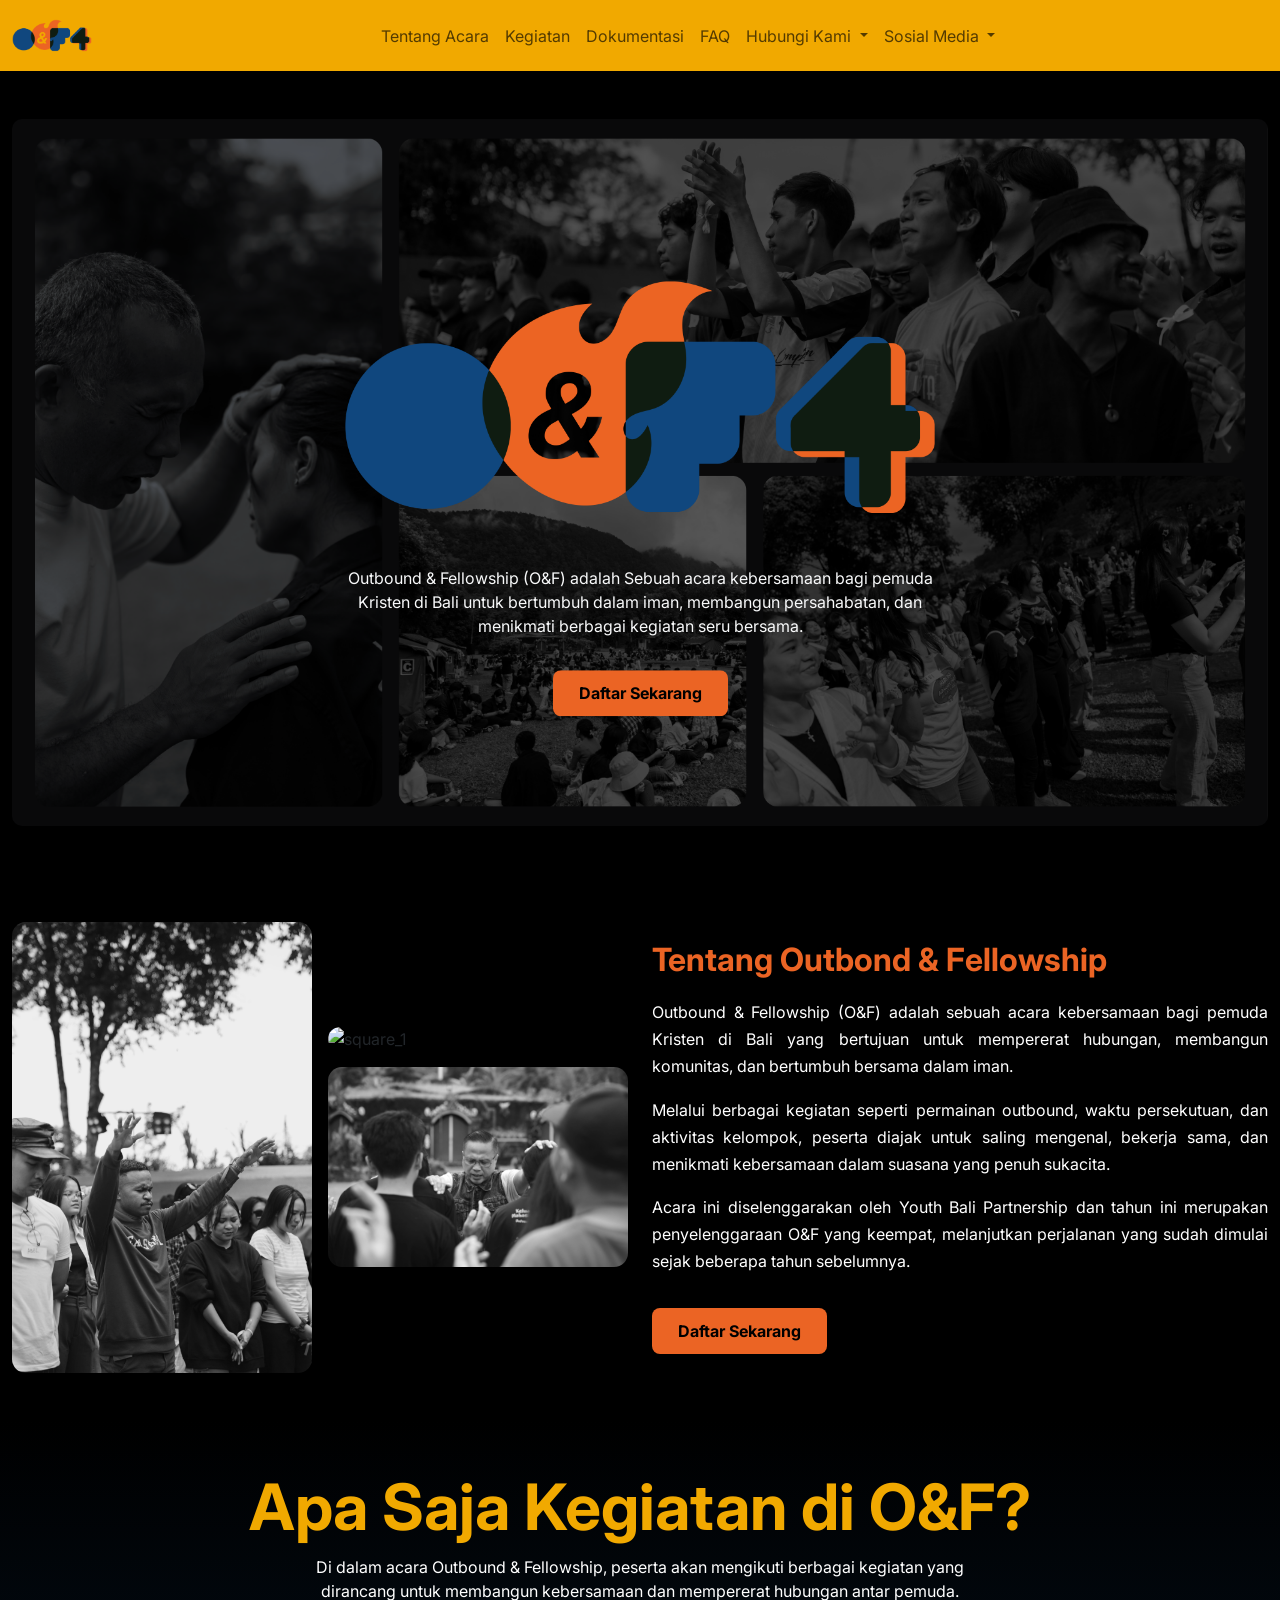
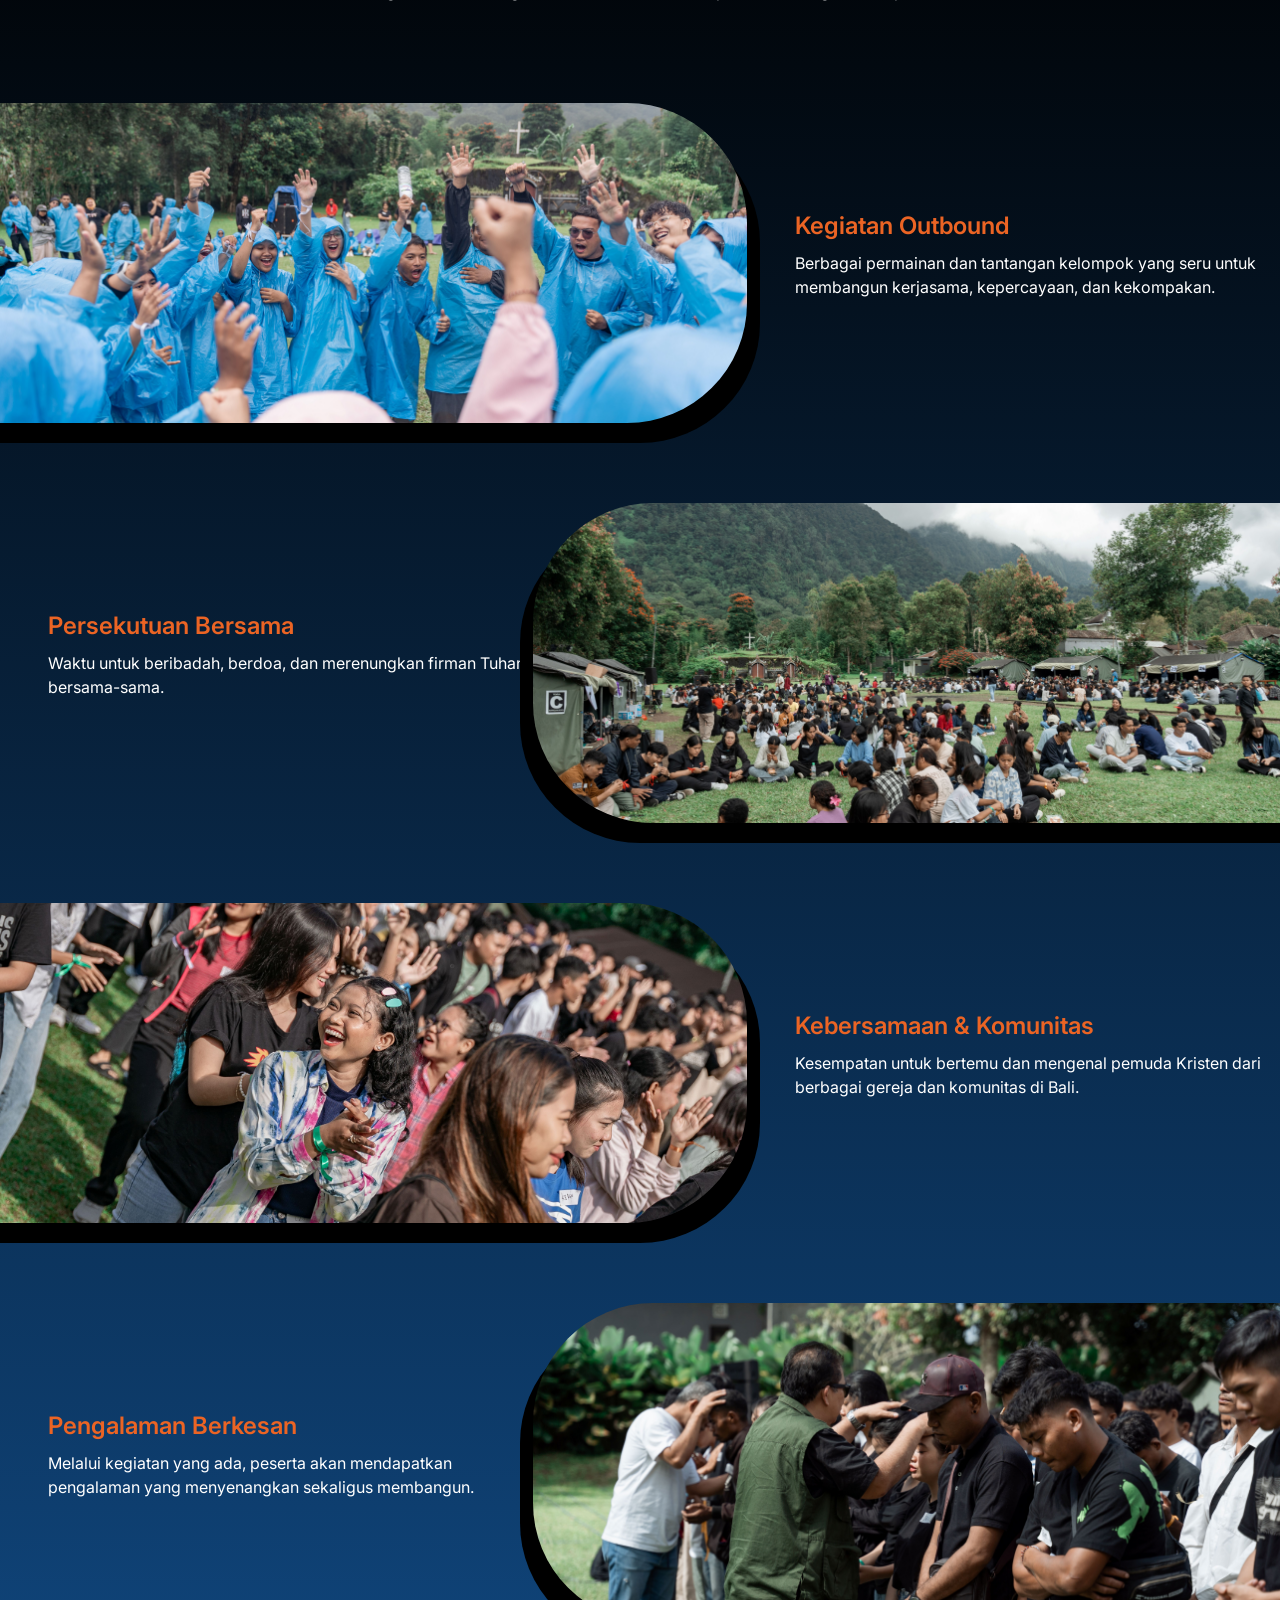
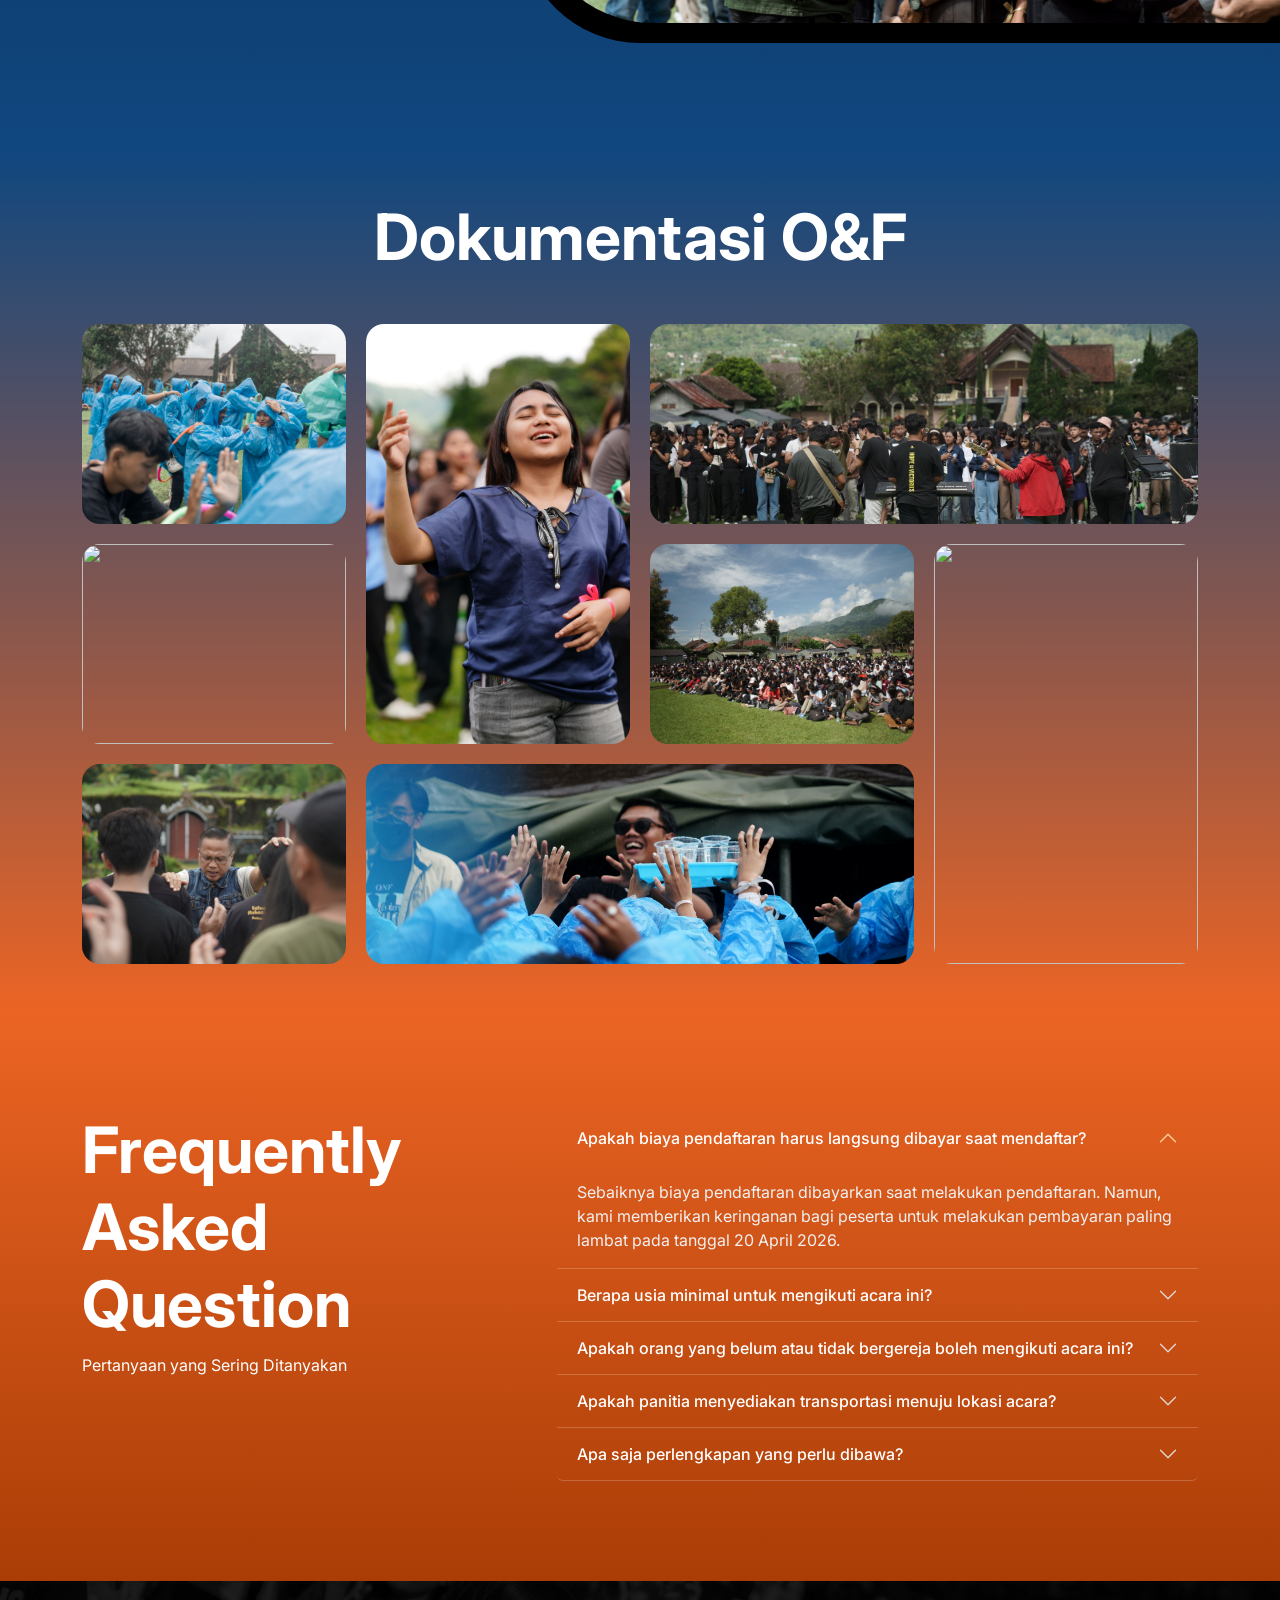
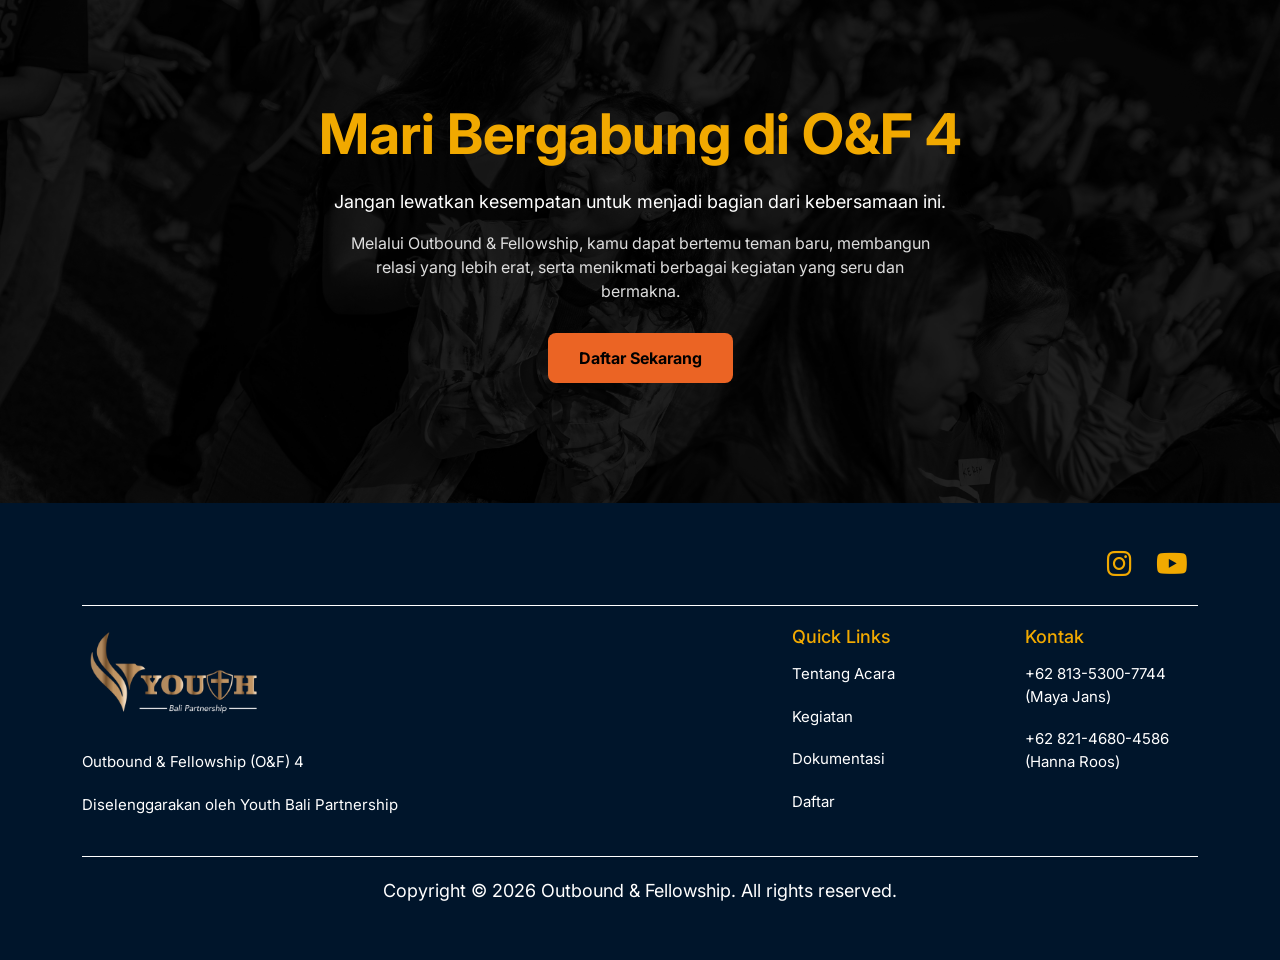
==== landing_page.html @ 78b83cfb "first-commit" ====
<!doctype html>
<html lang="en">

<head>
    <meta charset="utf-8">
    <meta name="viewport" content="width=device-width, initial-scale=1">
    <title>O&F 2026</title>
    <!--Bootstrap-->
    <link href="https://cdn.jsdelivr.net/npm/bootstrap@5.3.8/dist/css/bootstrap.min.css" rel="stylesheet" integrity="sha384-sRIl4kxILFvY47J16cr9ZwB07vP4J8+LH7qKQnuqkuIAvNWLzeN8tE5YBujZqJLB" crossorigin="anonymous">
    <!-- icon -->
    <link href="https://cdnjs.cloudflare.com/ajax/libs/font-awesome/6.0.0-beta3/css/all.min.css" rel="stylesheet">
    <!--CSS-->
    <link rel="stylesheet" href="style.css">
</head>

<body>

    <!--Navbar-->
    <nav class="navbar sticky-top navbar-expand-lg">
        <div class="container-fluid">
            <a class="navbar-brand" href="#">
                <img src="assets/O&F_2026_LOGO_alt2.png" alt="OnF_Logo">
            </a>
            <button class="navbar-toggler" type="button" data-bs-toggle="collapse" data-bs-target="#navbarNavDropdown" aria-controls="navbarNavDropdown" aria-expanded="false" aria-label="Toggle navigation">
            <span class="navbar-toggler-icon"></span>
            </button>
            <div class="collapse navbar-collapse justify-content-center" id="navbarNavDropdown">
            <ul class="navbar-nav">
                <li class="nav-item">
                <a class="nav-link" aria-current="page" href="#about">Tentang Acara</a>
                </li>
                <li class="nav-item">
                <a class="nav-link" href="#activity">Kegiatan</a>
                </li>
                <li class="nav-item">
                <a class="nav-link" href="#doc">Dokumentasi</a>
                </li>
                <li class="nav-item">
                <a class="nav-link" href="#faq">FAQ</a>
                </li>
                <li class="nav-item dropdown">
                <a class="nav-link dropdown-toggle" href="#" role="button" data-bs-toggle="dropdown" aria-expanded="false">
                    Hubungi Kami
                </a>
                <ul class="dropdown-menu">
                    <li><a class="dropdown-item" href="https://wa.link/febvw5">Admin 1</a></li>
                    <li><a class="dropdown-item" href="https://wa.link/6sfuvq">Admin 2</a></li>
                </ul>
                </li>
                <li class="nav-item dropdown">
                <a class="nav-link dropdown-toggle" href="#" role="button" data-bs-toggle="dropdown" aria-expanded="false">
                    Sosial Media
                </a>
                <ul class="dropdown-menu">
                    <li><a class="dropdown-item" href="https://www.instagram.com/youth_balipartnership/">Instagram</a></li>
                    <li><a class="dropdown-item" href="https://www.youtube.com/@youthbalipartnership">Youtube</a></li>
                </ul>
                </li>
            </ul>
            </div>
        </div>
    </nav>

    <!--Hero-->
    <div class="container-fluid py-5" id="hero_section">
        <img src="assets/landscape_hero.png" class="hero-bg desktop-bg">
        <img src="assets/potrait_hero.png" class="hero-bg mobile-bg">
        <div class="hero-content">

            <img src="assets/O&F_2026_LOGO_alt2.png" class="hero-logo">
            <p class="text-light">Outbound & Fellowship (O&F) adalah Sebuah acara kebersamaan bagi pemuda Kristen di
                Bali untuk bertumbuh dalam iman, membangun persahabatan, dan menikmati berbagai kegiatan seru bersama.
            </p>
            <a href="https://forms.gle/9KTft2u4EDLZEyfJ6" class="btn btn-orange mt-3">Daftar Sekarang</a>
        </div>
    </div>

    <!--About Us-->
    <section class="about-section container-fluid py-5" id="about">
        <div class="row align-items-center">

            <!-- IMAGE -->
            <div class="col-lg-6 order-2 order-lg-1">
                <div class="row g-3" id="image-collage">
                    <div class="col-6">
                        <img src="assets/collage1.JPG" class="img-fluid about-img about-img-tall" alt="potrait_photo">
                    </div>
                    <div class="col-6 d-flex justify-content-center flex-column gap-3" id="image-boxes">
                        <img src="assets/collage2.jpg" class="img-fluid about-img" alt="square_1">
                        <img src="assets/collage3.JPG" class="img-fluid about-img" alt="square_2">
                    </div>
                </div>
            </div>

            <!-- TEXT -->
            <div class="col-lg-6 order-1 order-lg-2 about-text">
                <h2 class="about-title">Tentang Outbond & Fellowship</h2>

                <p>
                    Outbound & Fellowship (O&F) adalah sebuah acara kebersamaan bagi pemuda Kristen di Bali
                    yang bertujuan untuk mempererat hubungan, membangun komunitas, dan bertumbuh bersama dalam iman.
                </p>

                <p>
                    Melalui berbagai kegiatan seperti permainan outbound, waktu persekutuan, dan aktivitas kelompok,
                    peserta diajak untuk saling mengenal, bekerja sama, dan menikmati kebersamaan dalam suasana yang
                    penuh sukacita.
                </p>

                <p>
                    Acara ini diselenggarakan oleh Youth Bali Partnership dan tahun ini merupakan penyelenggaraan
                    O&F yang keempat, melanjutkan perjalanan yang sudah dimulai sejak beberapa tahun sebelumnya.
                </p>

                <a href="https://forms.gle/9KTft2u4EDLZEyfJ6" class="btn btn-orange mt-3 daftar-btn">Daftar Sekarang</a>
            </div>

        </div>
    </section>

    <!--Activity-->
    <section class="activities-section py-5" id="activity">
        <div class="container-fluid p-0">

            <!-- TITLE -->
            <div class="text-center" id="text-activity">
                <h2 class="section-title">Apa Saja Kegiatan di O&F?</h2>
                <p class="section-desc">
                    Di dalam acara Outbound & Fellowship, peserta akan mengikuti berbagai kegiatan yang dirancang untuk
                    membangun kebersamaan dan mempererat hubungan antar pemuda.
                </p>
            </div>

            <!-- ACTIVITY 1 -->
            <div class="row align-items-center activity-row g-0">

                <div class="col-lg-7 p-0">
                    <div class="activity-image-wrapper">
                        <div class="image-shadow-left"></div>
                        <img src="assets/activity1.jpg" class="activity-img-left">
                    </div>
                </div>

                <div class="col-lg-5 ps-lg-5" id="activity-item">
                    <h4 class="activity-title">Kegiatan Outbound</h4>
                    <p>Berbagai permainan dan tantangan kelompok yang seru untuk membangun kerjasama, kepercayaan, dan
                        kekompakan.</p>
                </div>

            </div>

            <!-- ACTIVITY 2 -->
            <div class="row align-items-center activity-row flex-lg-row-reverse g-0">

                <div class="col-lg-7 p-0">
                    <div class="activity-image-wrapper">
                        <div class="image-shadow-right"></div>
                        <img src="assets/activity2.jpg" class="activity-img-right">
                    </div>
                </div>

                <div class="col-lg-5 ps-lg-5" id="activity-item">
                    <h4 class="activity-title">Persekutuan Bersama</h4>
                    <p>Waktu untuk beribadah, berdoa, dan merenungkan firman Tuhan bersama-sama.</p>
                </div>

            </div>

            <!-- ACTIVITY 3 -->
            <div class="row align-items-center activity-row g-0">

                <div class="col-lg-7 p-0">
                    <div class="activity-image-wrapper">
                        <div class="image-shadow-left"></div>
                        <img src="assets/activity3.jpg" class="activity-img-left">
                    </div>
                </div>

                <div class="col-lg-5 ps-lg-5" id="activity-item">
                    <h4 class="activity-title">Kebersamaan & Komunitas</h4>
                    <p>Kesempatan untuk bertemu dan mengenal pemuda Kristen dari berbagai gereja dan komunitas di Bali.
                    </p>
                </div>

            </div>

            <!-- ACTIVITY 4 -->
            <div class="row align-items-center activity-row flex-lg-row-reverse g-0">

                <div class="col-lg-7 p-0">
                    <div class="activity-image-wrapper">
                        <div class="image-shadow-right"></div>
                        <img src="assets/activity4.jpg" class="activity-img-right">
                    </div>
                </div>
                <div class="col-lg-5 ps-lg-5" id="activity-item">
                    <h4 class="activity-title">Pengalaman Berkesan</h4>
                    <p>Melalui kegiatan yang ada, peserta akan mendapatkan pengalaman yang menyenangkan sekaligus
                        membangun.</p>
                </div>

            </div>

        </div>
    </section>

    <!--Dokumentasi-->
    <section class="documentation-section py-5" id="doc">

        <div class="container">

            <div class="text-center mb-5">
                <h2 class="doc-title">Dokumentasi O&F</h2>
            </div>

            <div class="gallery-grid">

                <div class="gallery-item small">
                    <img src="assets/l_dok9.jpg">
                </div>



                <div class="gallery-item tall">
                    <img src="assets/t_dok2.JPG">
                </div>


                <div class="gallery-item wide">
                    <img src="assets/l_dok7.JPG">
                </div>


                <div class="gallery-item small">
                    <img src="assets/l_dok3.JPG">
                </div>

                <div class="gallery-item small">
                    <img src="assets/l_dok6.JPG">
                </div>


                <div class="gallery-item tall">
                    <img src="assets/t_dok3.JPG">
                </div>


                <div class="gallery-item small">
                    <img src="assets/l_dok8.JPG">
                </div>


                <div class="gallery-item wide">
                    <img src="assets/l_dok2.JPG">
                </div>

            </div>

        </div>
    </section>

    <!--FAQ-->
    <section class="faq-section" id="faq">

        <div class="container">

            <div class="row align-items-start">

                <!-- LEFT TEXT -->

                <div class="col-lg-5 faq-left">
                    <h2 class="faq-title">Frequently<br>Asked<br>Question</h2>
                    <p class="faq-sub">Pertanyaan yang Sering Ditanyakan</p>
                </div>

                <!-- RIGHT FAQ -->

                <div class="col-lg-7">

                    <div class="accordion custom-accordion" id="faqAccordion">

                        <!-- ITEM 1 -->

                        <div class="accordion-item">
                            <h2 class="accordion-header">

                                <button class="accordion-button" type="button" data-bs-toggle="collapse"
                                    data-bs-target="#faq1">

                                    Apakah biaya pendaftaran harus langsung dibayar saat mendaftar?

                                </button>

                            </h2>

                            <div id="faq1" class="accordion-collapse collapse show" data-bs-parent="#faqAccordion">
                                <div class="accordion-body">

                                    Sebaiknya biaya pendaftaran dibayarkan saat melakukan pendaftaran. Namun, kami
                                    memberikan keringanan bagi peserta untuk melakukan pembayaran paling lambat pada
                                    tanggal 20 April 2026.

                                </div>
                            </div>
                        </div>

                        <!-- ITEM -->

                        <div class="accordion-item">
                            <h2 class="accordion-header">
                                <button class="accordion-button collapsed" data-bs-toggle="collapse"
                                    data-bs-target="#faq2">
                                    Berapa usia minimal untuk mengikuti acara ini?
                                </button>
                            </h2>
                            <div id="faq2" class="accordion-collapse collapse" data-bs-parent="#faqAccordion">
                                <div class="accordion-body">
                                    Usia minimal untuk mengikuti acara ini adalah 14 tahun atau peserta sudah
                                    mendapatkan izin dari orang tua untuk mengikuti kegiatan ini.
                                </div>
                            </div>
                        </div>

                        <div class="accordion-item">
                            <h2 class="accordion-header">
                                <button class="accordion-button collapsed" data-bs-toggle="collapse"
                                    data-bs-target="#faq3">
                                    Apakah orang yang belum atau tidak bergereja boleh mengikuti acara ini?
                                </button>
                            </h2>
                            <div id="faq3" class="accordion-collapse collapse" data-bs-parent="#faqAccordion">
                                <div class="accordion-body">
                                    Ya, acara ini juga terbuka bagi peserta yang belum atau tidak bergereja. Peserta
                                    tetap dapat mengikuti acara dengan cara mendaftar dan melakukan pembayaran
                                    pendaftaran seperti peserta lainnya.
                                </div>
                            </div>
                        </div>

                        <div class="accordion-item">
                            <h2 class="accordion-header">
                                <button class="accordion-button collapsed" data-bs-toggle="collapse"
                                    data-bs-target="#faq4">
                                    Apakah panitia menyediakan transportasi menuju lokasi acara?
                                </button>
                            </h2>
                            <div id="faq4" class="accordion-collapse collapse" data-bs-parent="#faqAccordion">
                                <div class="accordion-body">
                                    Panitia tidak menyediakan transportasi menuju lokasi acara. Peserta diharapkan untuk
                                    mengatur perjalanan masing-masing menuju lokasi yang telah ditentukan.
                                </div>
                            </div>
                        </div>

                        <div class="accordion-item">
                            <h2 class="accordion-header">
                                <button class="accordion-button collapsed" data-bs-toggle="collapse"
                                    data-bs-target="#faq5">
                                    Apa saja perlengkapan yang perlu dibawa?
                                </button>
                            </h2>
                            <div id="faq5" class="accordion-collapse collapse" data-bs-parent="#faqAccordion">
                                <div class="accordion-body">
                                    Kami menyarankan peserta untuk membawa beberapa perlengkapan berikut:
                                    <ul>
                                        <li>Jaket atau Jas Hujan, Topi</li>
                                        <li>Obat-obatan pribadi yang biasa digunakan</li>
                                    </ul>
                                    Perlengkapan ini disarankan karena cuaca di lokasi acara terkadang dapat berubah,
                                    termasuk kemungkinan hujan saat kegiatan berlangsung.
                                </div>
                            </div>
                        </div>

                    </div>

                </div>

            </div>

        </div>

    </section>

    <!--CTA-->
    <section class="cta-section" id="cta">

        <div class="cta-overlay"></div>

        <div class="container text-center cta-content">

            <h2 class="cta-title">Mari Bergabung di O&F 4</h2>

            <p class="cta-text">
                Jangan lewatkan kesempatan untuk menjadi bagian dari kebersamaan ini.
            </p>

            <p class="cta-text-small">
                Melalui Outbound & Fellowship, kamu dapat bertemu teman baru, membangun relasi yang lebih erat, serta
                menikmati berbagai kegiatan yang seru dan bermakna.
            </p>

            <a href="https://forms.gle/9KTft2u4EDLZEyfJ6" class="btn cta-button">Daftar Sekarang</a>

        </div>

    </section>

    <!--footer-->
    <footer class="footer">
        <div class="container">
            <div class="footer-top">
                <div class="social-icons">
                    <a href="https://www.instagram.com"><i class="fa-brands fa-instagram"></i></a>
                    <a href="https://www.youtube.com"><i class="fa-brands fa-youtube"></i></a>
                </div>
            </div>
            <div class="footer-content">
                <div class="footer-column">
                    <div class="footer-logo">
                        <img src="assets/YBP_logo.png" alt="youth_bali_partnership_logo">
                    </div>
                    <p>Outbound & Fellowship (O&F) 4</p>
                    <p>Diselenggarakan oleh Youth Bali Partnership</p>
                </div>
                <!-- RIGHT GROUP -->
                <div class="footer-right">

                    <div class="footer-column">
                        <h3>Quick Links</h3>
                        <p>Tentang Acara</p>
                        <p>Kegiatan</p>
                        <p>Dokumentasi</p>
                        <p>Daftar</p>
                    </div>

                    <div class="footer-column">
                        <h3>Kontak</h3>
                        <p>+62 813-5300-7744 (Maya Jans)</p>
                        <p>+62 821-4680-4586 (Hanna Roos)</p>
                    </div>

                </div>
            </div>

            <div class="footer-bottom">
                <p>Copyright © 2026 Outbound & Fellowship. All rights reserved.</p>
            </div>
        </div>
    </footer>

    <!-- Back to top -->
    <button id="backToTop" class="back-to-top"><i class="fas fa-chevron-up"></i></button>

    
    <script src="https://cdn.jsdelivr.net/npm/bootstrap@5.3.8/dist/js/bootstrap.bundle.min.js" integrity="sha384-FKyoEForCGlyvwx9Hj09JcYn3nv7wiPVlz7YYwJrWVcXK/BmnVDxM+D2scQbITxI" crossorigin="anonymous"></script>
    <script src="script.js"></script>
</body>

</html>
---- style.css ----
@import url('https://fonts.googleapis.com/css2?family=Inter:ital,opsz,wght@0,14..32,100..900;1,14..32,100..900&display=swap');

:root {
    --firey-orange: #EB6424;
    --yellowish: #F1A900;
    --bluey: #10477F;
    --dark-bluey: #00152B;
    --hover-bluey: #0071A4;
}

body{
    background-color: black;
    font-family: "Inter", sans-serif;
    font-weight: 400;
    overflow-x: hidden;
}

nav{
    background-color: var(--yellowish);
}

.navbar-brand img{
    max-width: 80px;
}

.nav-item{
    color: black;
}

.nav-item :hover{
    font-weight: 600;
}

#hero_section{
    position: relative;
    border-radius: 20px;
    overflow: hidden;
}

/* background image */
.hero-bg{
    width:100%;
    height: 100%;
    object-fit:cover;
    border-radius: 10px;
}

/* content in the middle */
.hero-content{
    position:absolute;
    top:50%;
    left:50%;
    transform:translate(-50%,-50%);
    text-align:center;
    color:white;
    max-width:800px;
}

.hero-logo{
    max-width:600px;
}

.btn-orange{
    background:var(--firey-orange);
    color:black;
    border-radius:8px;
    padding:10px 25px;
    font-weight: 700;
}

.btn-orange:hover{
    background:var(--yellowish);
    color:black;
}

/* portrait image for mobile */
.mobile-bg{
    display:none;
}

.about-title{
    color: var(--firey-orange);
    font-weight: 700;
    margin-bottom: 20px;
    text-align: left;
}

.about-text{
    text-align: justify;
}

.about-section p{
    color: white;
    line-height: 1.7;
}

.about-img{
    width:100%;
    object-fit:cover;
    border-radius:14px;
}

.about-img-tall{
    height:100%;
}

.activities-section{
    background: linear-gradient(180deg,#000, var(--bluey));
}

#text-activity {
    margin-bottom: 100px;
}

.section-title{
    color: var(--yellowish);
    font-weight:700;
    margin-bottom:10px;
    font-size: 64px;
}

.section-desc{
    color: white;
    max-width:700px;
    margin:auto;
}

.activity-row{
    margin-bottom:80px;
}

.activity-title{
    color:var(--firey-orange);
    font-weight:600;
    margin-bottom:10px;
}

.activity-row p{
    color:white;
}

/* image styling */
.activity-img-left{
    border-radius:0px 120px 120px 0px;
}
.activity-img-right{
    border-radius:120px 0px 0px 120px;
}

.activity-image-wrapper{
    position:relative;
    width:100%;
    height:320px;
}

.activity-img-right,
.activity-img-left{
    width:100%;
    height:100%;
    object-fit:cover;
    position:relative;
    z-index:2;
}

.image-shadow-right,
.image-shadow-left{
    position:absolute;
    width:102%;
    height:100%;
    background:black;
    top:20px;
    z-index:1;
}

.image-shadow-left{
    border-radius:0px 120px 120px 0px;
    left:-2px;   /* pushes shadow to the left */
}

.image-shadow-right{
    border-radius:120px 0px 0px 120px;
    right: -2px;  /* pushes shadow to the right */
}

.documentation-section{
    background: linear-gradient(180deg, var(--bluey),var(--firey-orange));
}

.doc-title{
    color:white;
    font-weight:700;
    font-size:64px;
}

/* GRID */

.gallery-grid{
    display:grid;
    grid-template-columns: repeat(4, 1fr);
    grid-auto-rows:200px;
    gap:20px;
}

/* item styling */

.gallery-item{
    overflow:hidden;
    border-radius:18px;
}

.gallery-item img{
    width:100%;
    height:100%;
    object-fit:cover;
    transition:transform .5s ease;
}

/* hover effect */

.gallery-item:hover img{
    transform:scale(1.08);
}

/* size variations */

.small{
    grid-row: span 1;
}

.tall{
    grid-row: span 2;
}

.wide{
    grid-column: span 2;
}

/* FAQ */

.faq-section{
background: linear-gradient(180deg,var(--firey-orange),#aa3d06);
padding:100px 0;
color:white;
}

.faq-title{
font-size:64px;
font-weight:700;
color:white;
}

.faq-sub{
margin-top:10px;
}

/* accordion */

.custom-accordion .accordion-item{
background:transparent;
border:none;
border-bottom:1px solid rgba(255,255,255,0.2);
}

.custom-accordion .accordion-button{
background:transparent;
color:white;
font-weight:500;
box-shadow:none;
}

.custom-accordion .accordion-button::after{
filter:invert(1);
}

.custom-accordion .accordion-body{
color:#f1f1f1;
}

/* CTA */

.cta-section{
position:relative;
background:url("assets/cta_bg.jpg") center/cover no-repeat;
padding:120px 0;
text-align:center;
}

.cta-overlay{
position:absolute;
top:0;
left:0;
width:100%;
height:100%;
background:rgba(0,0,0,0.6);
}

.cta-content{
position:relative;
z-index:2;
}

.cta-title{
font-size:56px;
font-weight:700;
color:var(--yellowish);
margin-bottom:20px;
}

.cta-text{
color:white;
font-size:18px;
}

.cta-text-small{
color:#ddd;
max-width:600px;
margin:10px auto 30px;
}

.cta-button{
background:var(--firey-orange);
color:black;
padding:12px 30px;
border-radius:8px;
font-weight:700;
}

.cta-button:hover{
background:var(--yellowish);
}

.footer {
    background-color: var(--dark-bluey);
    color: white;
    padding: 40px 0;
}

.footer-top {
    display: flex;
    justify-content: flex-end;
    align-items: center;
    border-bottom: 1px solid white;
    padding-bottom: 20px;
}

.footer-logo img {
    max-width: 180px;
    height: auto;
    display: block;
    margin-bottom: 30px;
}


.social-icons a {
    margin: 0 10px;
    display: inline-block;
    align-items: end;
    color: var(--yellowish);
    font-size: 28px;
}

.social-icons a:hover {
    color: var(--firey-orange);
}

.social-icons img {
    width: 24px;
    height: 24px;
    filter: brightness(0) invert(1);
}

.footer-content{
    display:flex;
    justify-content:space-between;
    align-items:flex-start;
    margin-top: 20px;
}

.footer-right{
    display:flex;
    gap:60px;
}

.footer-column {
    flex: 1 1 250px;
}

.footer-column h3 {
    font-size: 18px;
    margin-bottom: 15px;
    color: var(--yellowish);
}

.footer-column p {
    font-size: 15px;
    margin-bottom: 20px;
    color: white;
}

.footer-column form {
    display: flex;
    margin-top: 10px;
}

.footer-column input {
    flex: 1;
    padding: 8px;
    border: none;
    border-radius: 5px 0 0 5px;
}

.footer-column button {
    background-color: var(--firey-orange);
    color: white;
    border: none;
    padding: 10px 20px;
    border-radius: 0 5px 5px 0;
    cursor: pointer;
    transition: background 0.3s;
    font-size: 16px;
    height: 50px;
    min-width: 100px;
    white-space: nowrap;
    overflow: hidden;
    text-overflow: ellipsis;
}

.footer-column input {
    height: 50px;
    padding: 8px 12px;
    border: 1px solid var(--firey-orange);
    border-radius: 5px 0 0 5px;
    width: 200px;
}

.footer-column .newsletter-form {
    display: flex;
    align-items: center;
    gap: 5px;
}

/* .footer-column button:hover {
    background-color: var(--hover);
} */

.footer-bottom {
    margin-top: 20px;
    text-align: center;
    border-top: 1px solid white;
    padding-top: 20px;
}

.footer-bottom p {
    font-size: 18px;
    color: white;
}

.footer-links {
    margin-top: 10px;
}

.footer-links a {
    color: white;
    text-decoration: none;
    margin: 0 10px;
    font-size: 14px;
    transition: 0.3s ease;
}

.footer-links a:hover {
    color: var(--firey-orange);
}

/* Back to top */
.back-to-top {
    position: fixed;
    bottom: 20px;
    right: 20px;
    width: 50px;
    height: 50px;
    background-color: var(--hover-bluey);
    color: white;
    border: none;
    border-radius: 50%;
    display: flex;
    align-items: center;
    justify-content: center;
    font-size: 20px;
    cursor: pointer;
    box-shadow: 0px 4px 6px rgba(0, 0, 0, 0.1);
    transition: 0.3s ease-in-out;
    opacity: 0;
    visibility: hidden;
    z-index: 1000;
}

.back-to-top.show {
    opacity: 1;
    visibility: visible;
}

.back-to-top:hover {
    background-color: var(--hover);
    transition: 0.3s ease-in-out;
}

@media (max-width:768px){

.desktop-bg{
display:none;
}

.mobile-bg{
display:block;
}

.hero-bg{
height:600px;
}

.hero-logo{
max-width:250px;
}

#image-collage{
margin-top: 20px;
}

#activity-item{
    margin-top: 100px;
    text-align: center;
}

    #activity-item p{
        margin-left: 2rem;
        margin-right: 2rem;
    }

.section-title{
    font-size: 40px;
    margin-left: 20px;
    margin-right: 20px;
}

.section-desc{
    margin-left: 20px;
    margin-right: 20px;
}

.doc-title{
    color:white;
    font-weight:700;
    font-size:30px;
}

.gallery-grid{
    grid-template-columns: repeat(2,1fr);
    grid-auto-rows:150px;
    gap:12px;
}

.tall{
    grid-row: span 1;
}

.wide{
    grid-column: span 2;
}

.gallery-item{
    border-radius:16px;
}

.gallery-item img{
    width:100%;
    height:100%;
    object-fit:cover;
}

.faq-title{
    font-size: 50px;
}

.footer-content{
    flex-direction:column;
    gap:30px;
}

.footer-right{
    gap:40px;
}

.footer-column{
    padding:0;
}

.footer-logo img{
    margin-bottom:15px;
}

}

@media (min-width: 768px) and (max-width: 991px) {
    .hero-bg{
    height:600px;
    }

    .hero-logo{
    max-width:400px;
    }
    
    #image-collage{
        margin-top: 20px;
    }

    #activity-item{
        margin-top: 100px;
        text-align: center;
    }

    #activity-item p{
        margin-left: 5rem;
        margin-right: 5rem;
    }
}
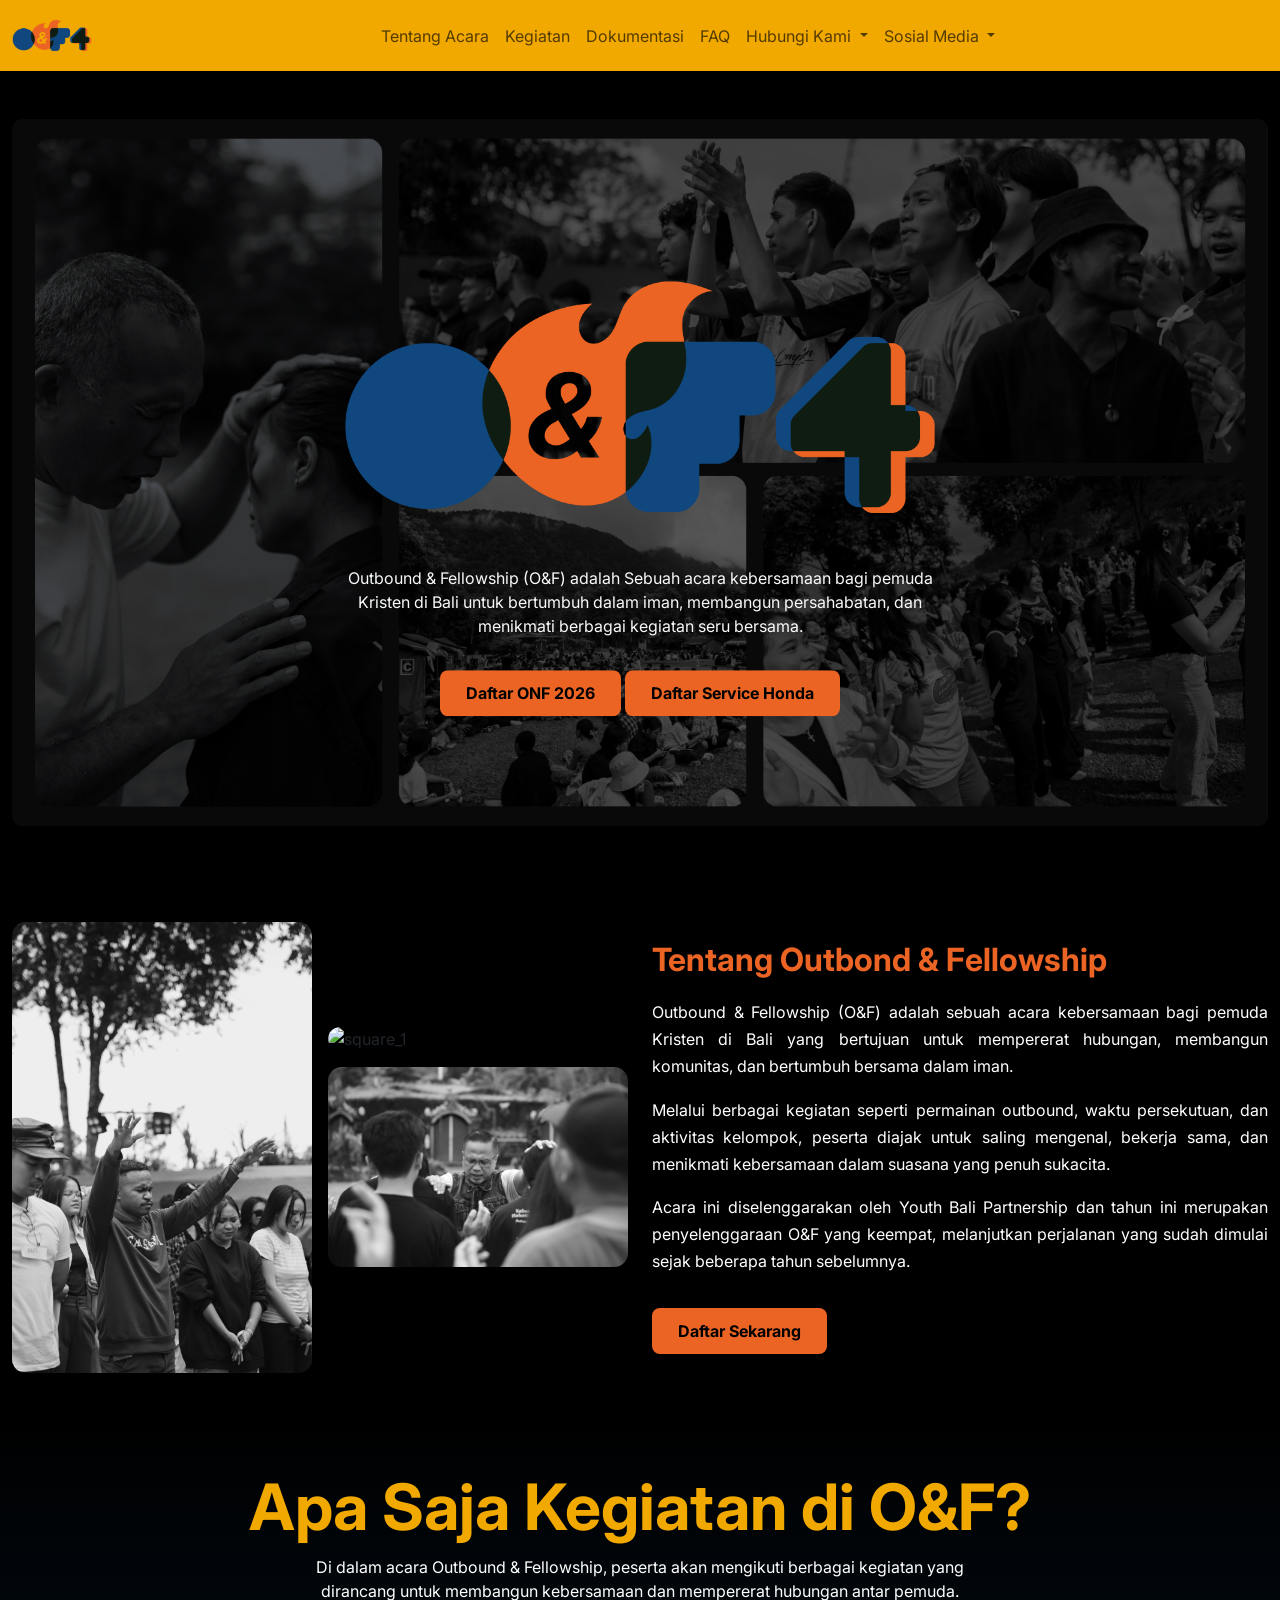
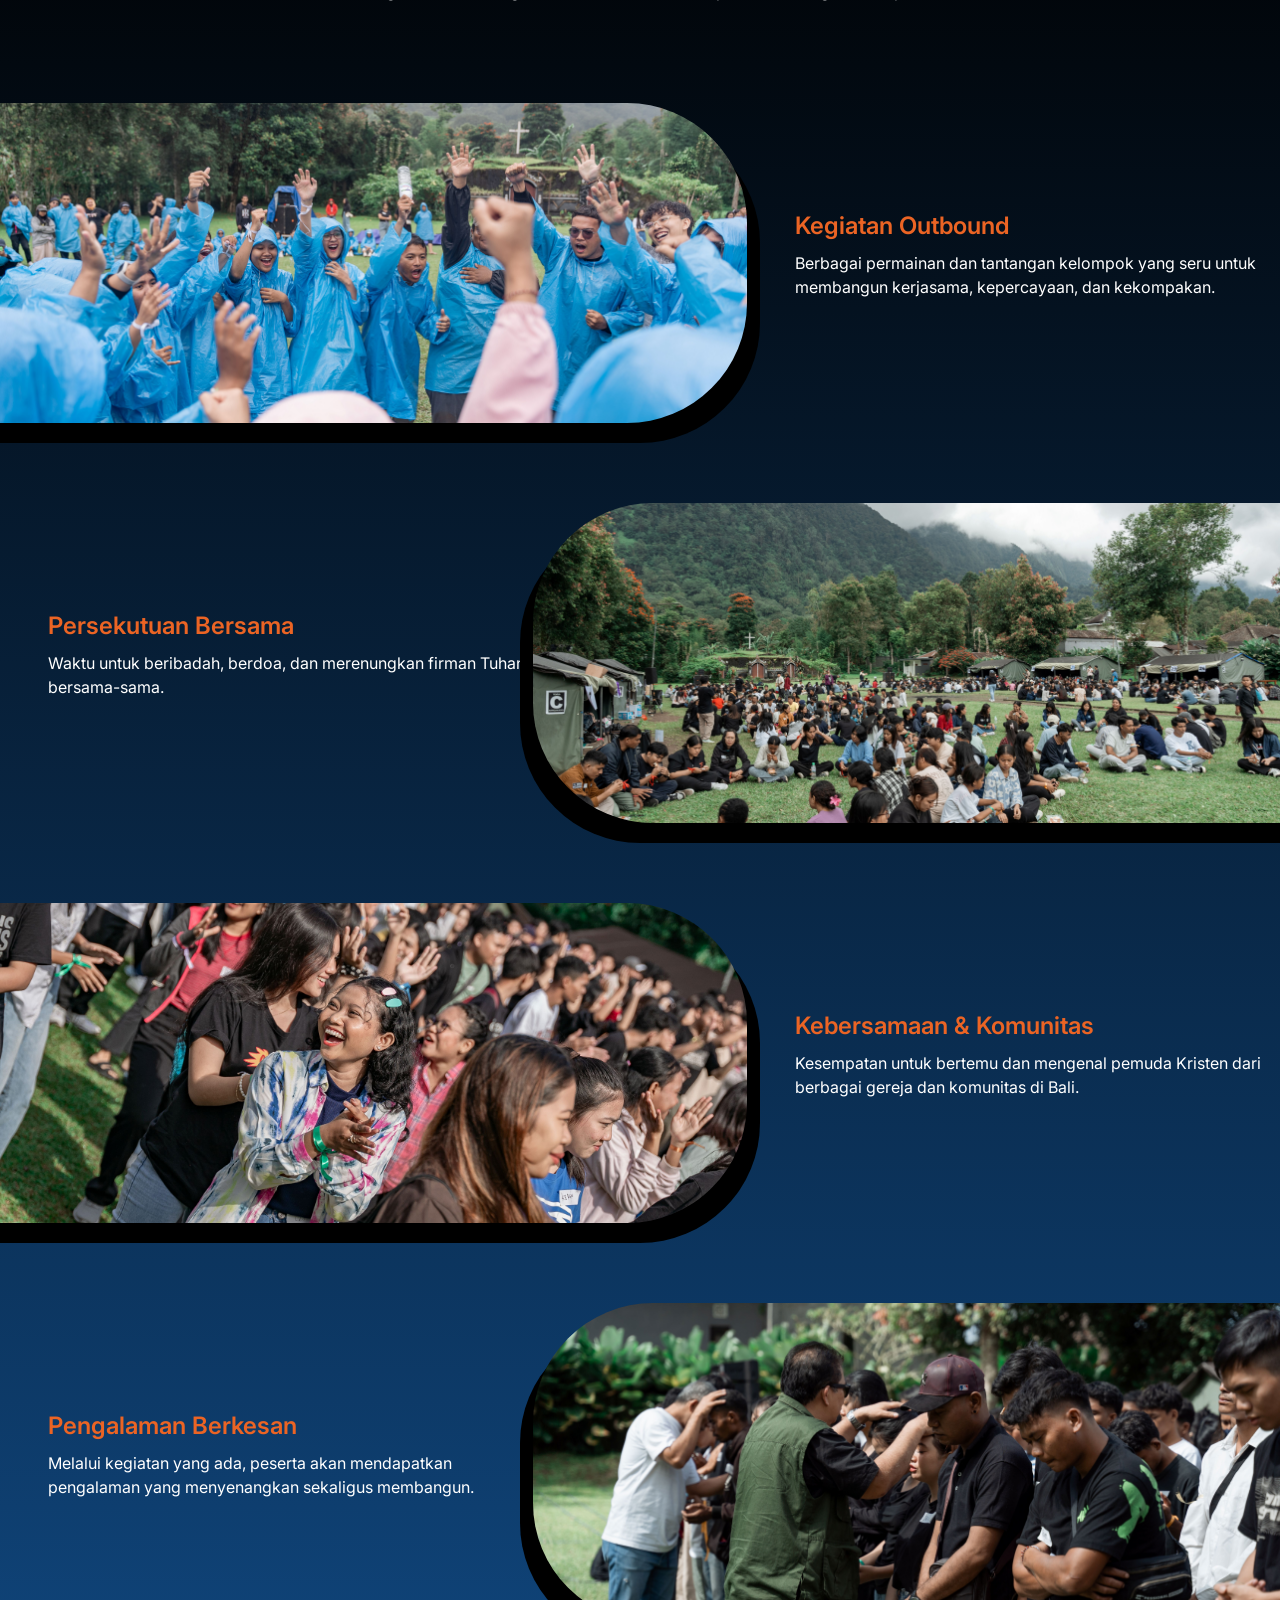
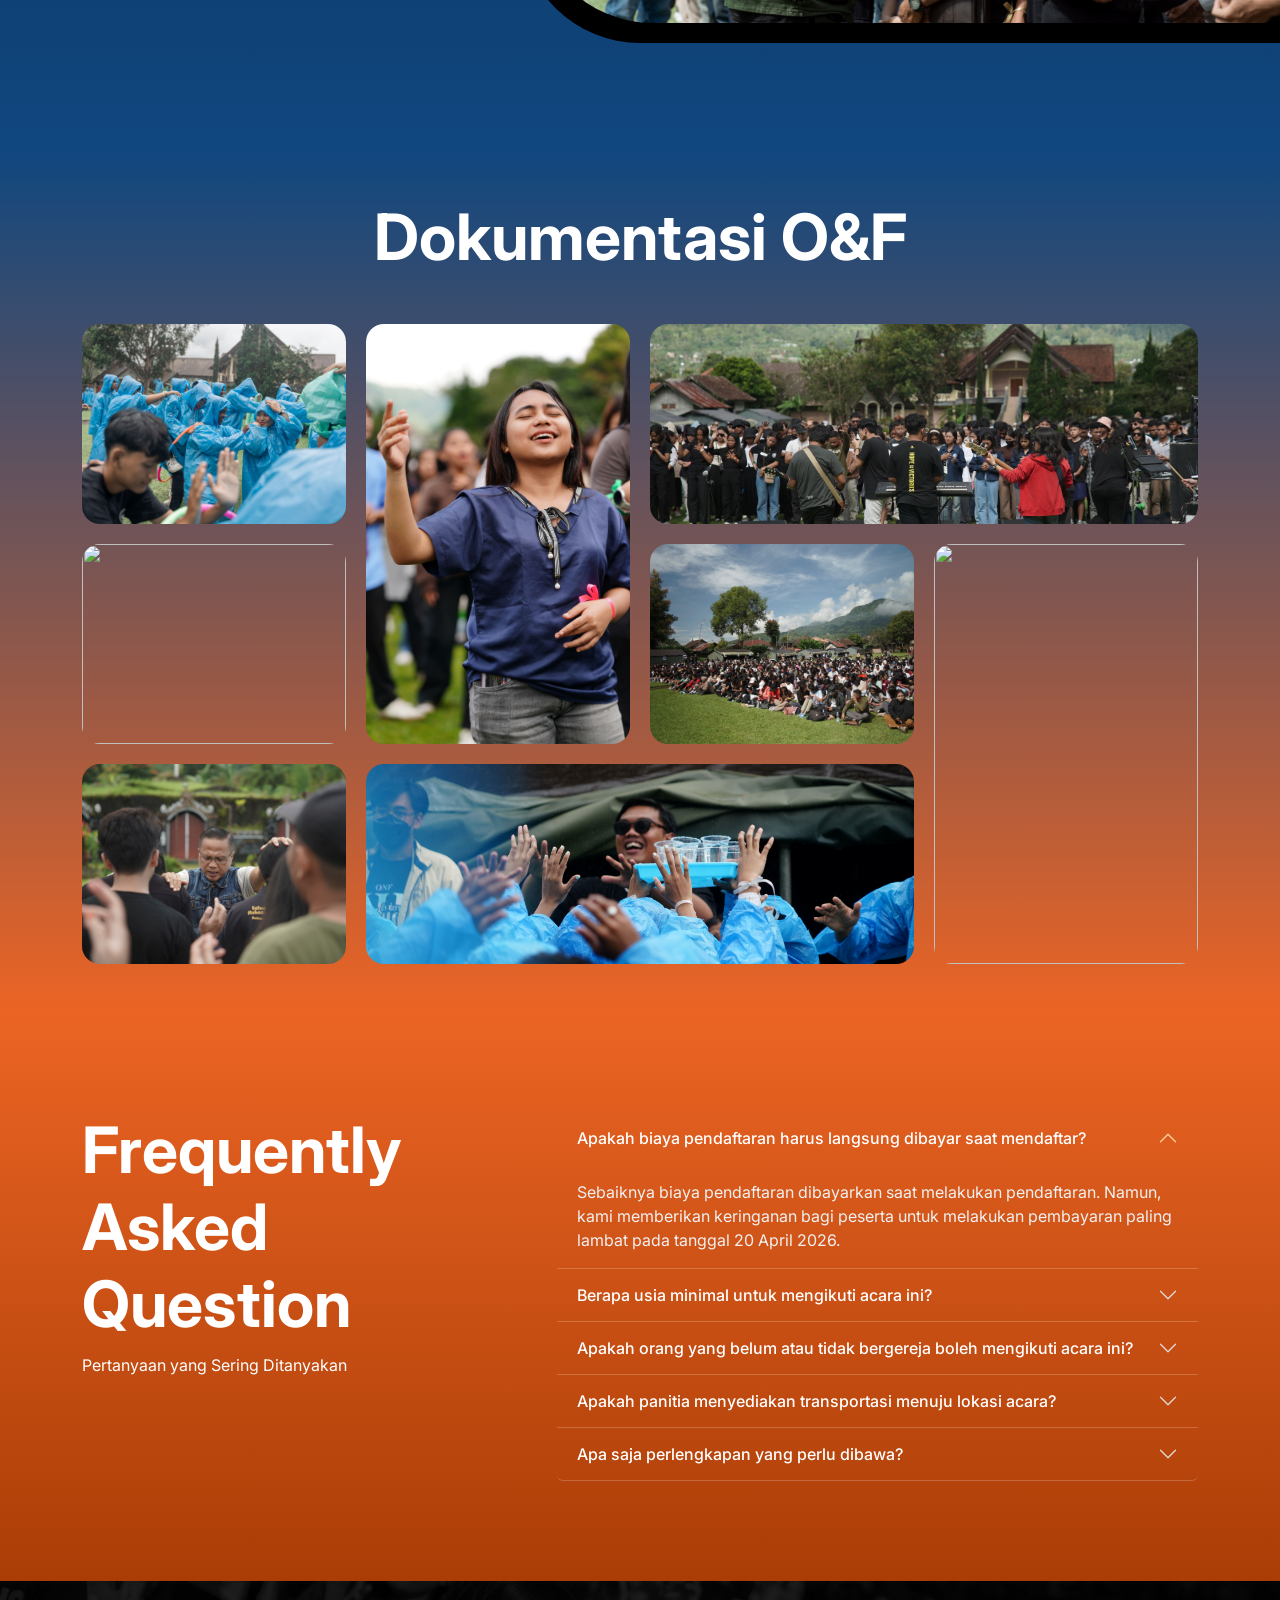
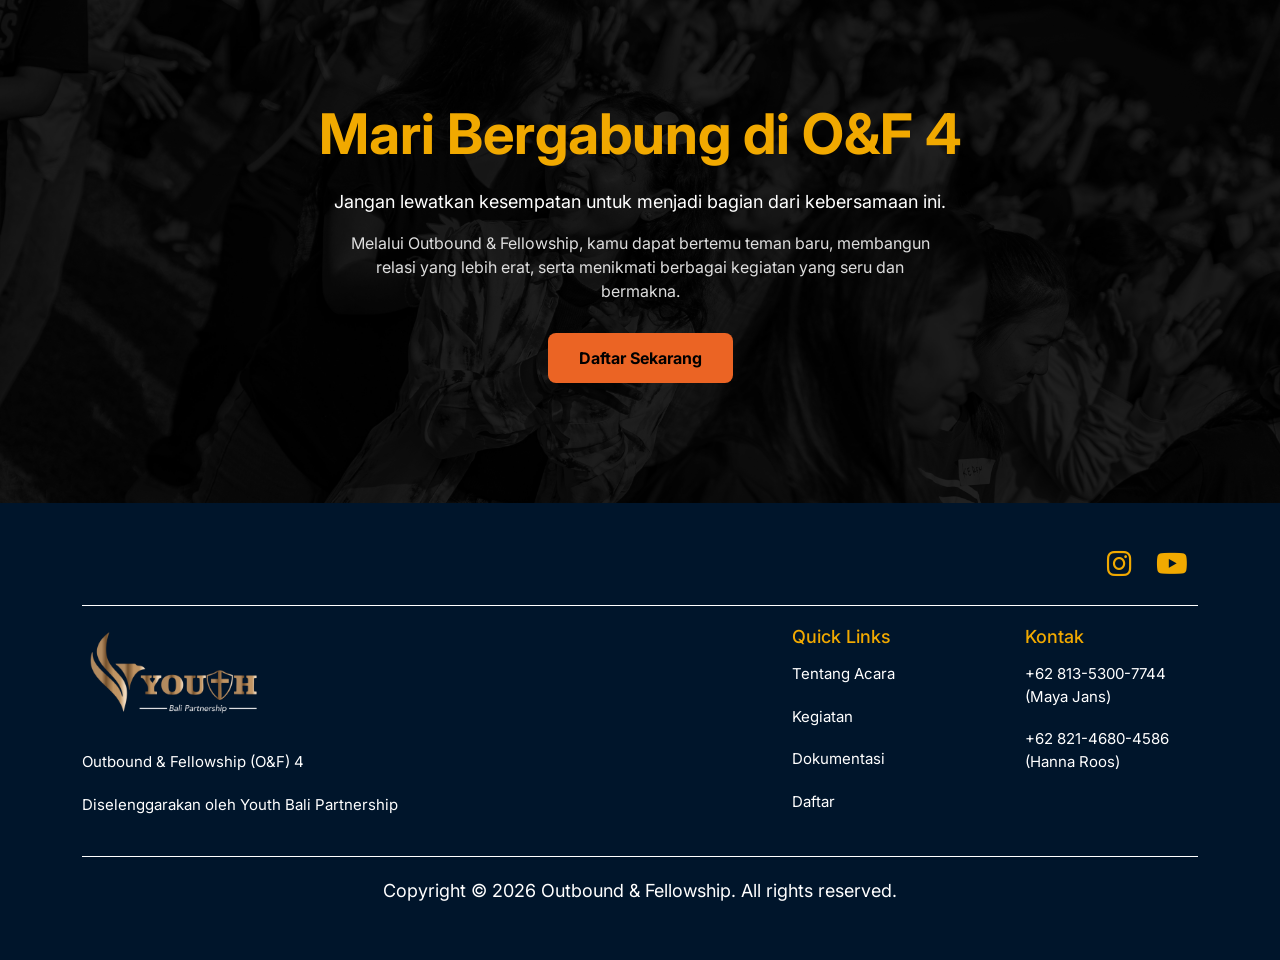
==== commit 26e7c8b0: "add-button-honda" ====
--- a/landing_page.html
+++ b/landing_page.html
@@ -71,7 +71,8 @@
             <p class="text-light">Outbound & Fellowship (O&F) adalah Sebuah acara kebersamaan bagi pemuda Kristen di
                 Bali untuk bertumbuh dalam iman, membangun persahabatan, dan menikmati berbagai kegiatan seru bersama.
             </p>
-            <a href="https://forms.gle/9KTft2u4EDLZEyfJ6" class="btn btn-orange mt-3">Daftar Sekarang</a>
+            <a href="https://forms.gle/9KTft2u4EDLZEyfJ6" class="btn btn-orange mt-3">Daftar ONF 2026</a>
+            <a href="https://bit.ly/ServiceHonda-OnF2026" class="btn btn-orange mt-3">Daftar Service Honda</a>
         </div>
     </div>
 
